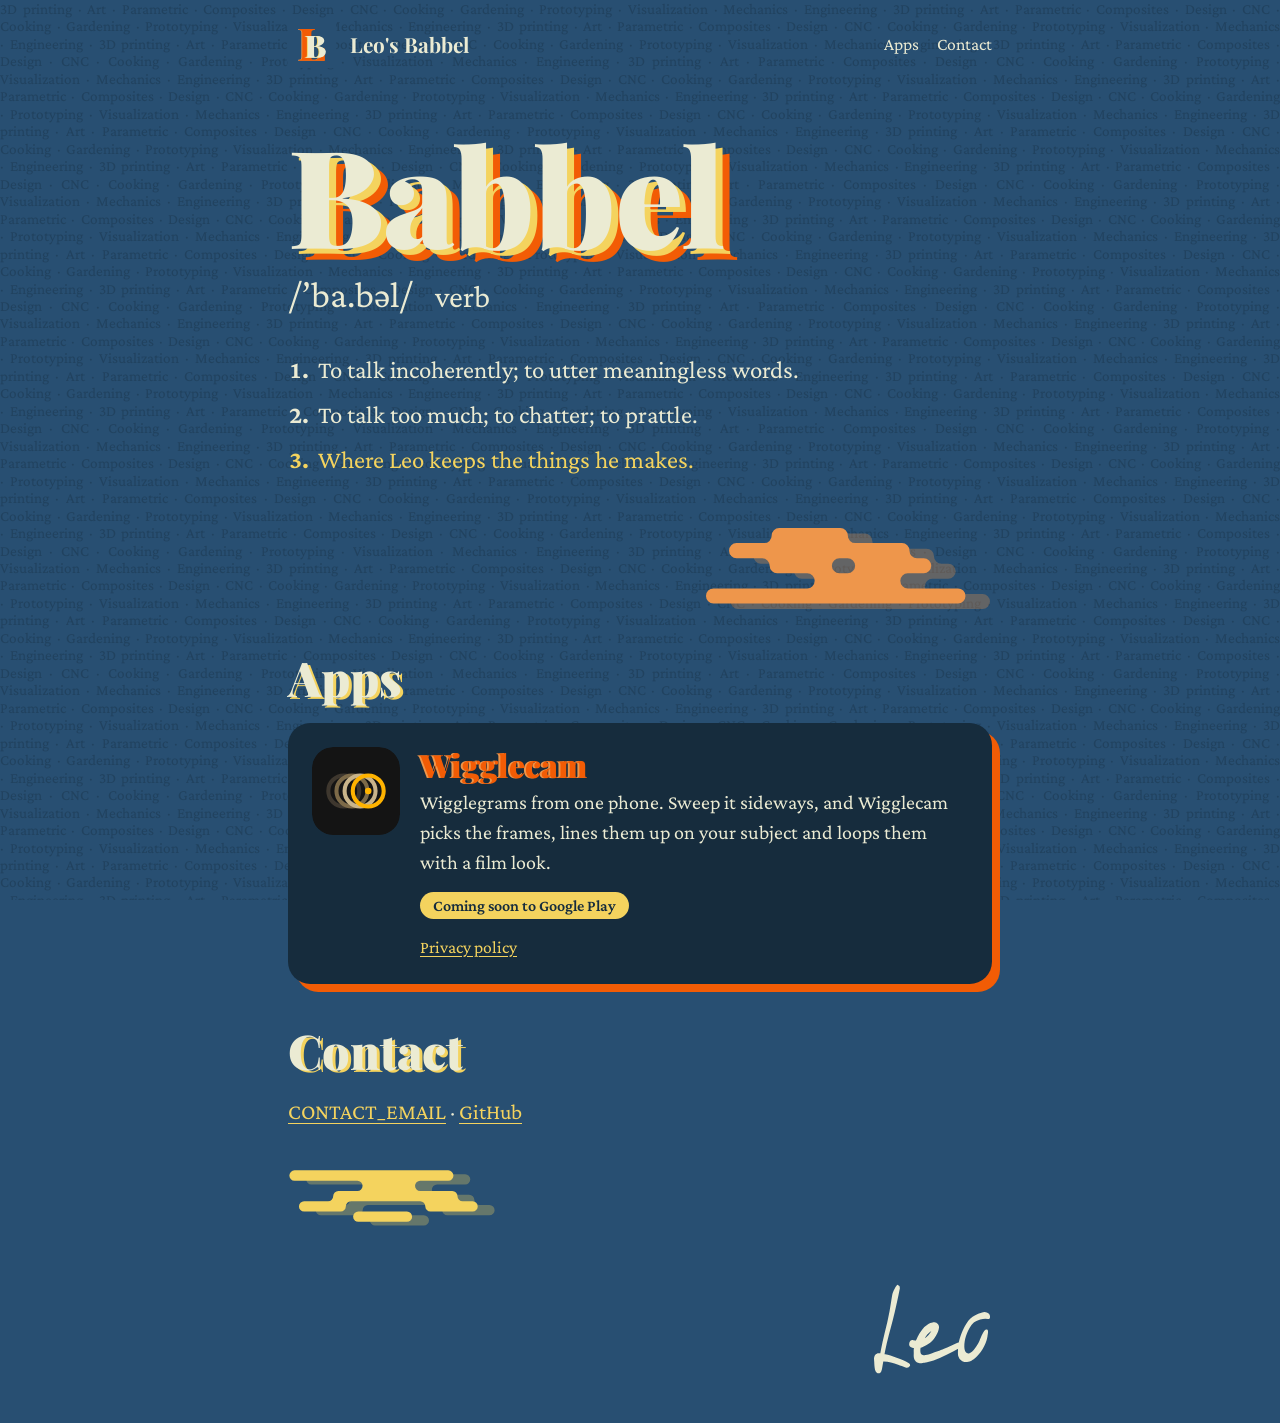
==== index.html @ 3c8ba2af "Site: apps, contact and Wigglecam's privacy policy in the Babbel style Co-Authored-By: Claude Opus 5" ====
<!doctype html>
<html lang="en">
<head>
  <meta charset="utf-8">
  <meta name="viewport" content="width=device-width, initial-scale=1">
  <title>Leo's Babbel</title>
  <meta name="description" content="Apps by Leo, and how to reach him.">
  <link rel="icon" href="assets/logo.svg" type="image/svg+xml">
  <link rel="preconnect" href="https://fonts.googleapis.com">
  <link rel="preconnect" href="https://fonts.gstatic.com" crossorigin>
  <link href="https://fonts.googleapis.com/css2?family=Crimson+Pro:ital,wght@0,400;0,600;1,400&family=Playfair+Display:wght@700;900&display=swap" rel="stylesheet">
  <link rel="stylesheet" href="assets/site.css">
</head>
<body>
  <div class="texture" aria-hidden="true"></div>
  <div class="page">
    <header class="top">
      <img src="assets/logo.svg" alt="">
      <a class="name" href="./">Leo's Babbel</a>
      <nav aria-label="Sections"><a href="#apps">Apps</a><a href="#contact">Contact</a></nav>
    </header>

    <main>
      <section class="entry" aria-label="Babbel">
        <h1 class="word">Babbel</h1>
        <p class="pron">/’ba.bəl/ <em>verb</em></p>
        <ol class="defs">
          <li>To talk incoherently; to utter meaningless words.</li>
          <li>To talk too much; to chatter; to prattle.</li>
          <li class="mine">Where Leo keeps the things he makes.</li>
        </ol>
      </section>

      <img class="cloud right" src="assets/clouds/peach.svg" alt="">

      <section id="apps">
        <h2>Apps</h2>
        <article class="app">
          <img src="assets/wigglecam-icon.svg" alt="Wigglecam icon">
          <div>
            <h3>Wigglecam</h3>
            <p>Wigglegrams from one phone. Sweep it sideways, and Wigglecam picks the frames, lines them up on your subject and loops them with a film look.</p>
            <span class="status">Coming soon to Google Play</span>
            <ul class="links">
              <li><a href="wigglecam/privacy/">Privacy policy</a></li>
            </ul>
          </div>
        </article>
      </section>

      <section id="contact" class="contact">
        <h2>Contact</h2>
        <p><a href="mailto:CONTACT_EMAIL">CONTACT_EMAIL</a> · <a href="https://github.com/LxO96">GitHub</a></p>
      </section>

      <img class="cloud left" src="assets/clouds/yellow.svg" alt="">
    </main>

    <footer><img src="assets/signature.svg" alt="Leo"></footer>
  </div>
  <script src="assets/texture.js"></script>
</body>
</html>
---- assets/site.css ----
:root {
  --navy: #284f72;
  --navy-deep: #162c3d;
  --cream: #ebebd3;
  --cream-dim: #b7b6a7;
  --yellow: #f4d35e;
  --peach: #ee964b;
  --orange: #f25c05;
  --rust: #bc4206;
  --display: "Playfair Display", "Bodoni MT", Didot, Georgia, serif;
  --body: "Crimson Pro", "Times New Roman", Times, serif;
}

* { box-sizing: border-box; }

html { background: var(--navy); }

body {
  margin: 0;
  min-height: 100vh;
  background: var(--navy);
  color: var(--cream);
  font: 400 1.25rem/1.5 var(--body);
  -webkit-font-smoothing: antialiased;
  overflow-x: hidden;
}

/* The faint wall of words behind everything, as in the definition panel. */
.texture {
  position: fixed;
  inset: 0;
  z-index: 0;
  overflow: hidden;
  pointer-events: none;
  user-select: none;
  color: var(--navy-deep);
  opacity: 0.35;
  font: 400 0.95rem/1.15 var(--body);
  word-spacing: 0.15em;
  text-align: justify;
}

.page {
  position: relative;
  z-index: 1;
  max-width: 46rem;
  margin: 0 auto;
  padding: 0 16px 3rem;
}

a { color: var(--yellow); text-decoration-thickness: 1px; text-underline-offset: 0.18em; }
a:hover { color: var(--peach); }

/* Header */
.top {
  display: flex;
  align-items: center;
  gap: 0.9rem;
  padding: 1.25rem 0;
}
.top img { width: 3rem; height: 3rem; display: block; }
.top .name {
  font: 700 1.3rem/1 var(--display);
  color: var(--cream);
  text-decoration: none;
  margin-right: auto;
  white-space: nowrap;
}
.top nav { display: flex; gap: 1.1rem; font-size: 1.1rem; }
.top nav a { color: var(--cream); text-decoration: none; }
.top nav a:hover { color: var(--yellow); }

/* The dictionary entry */
.entry { padding: 2.5rem 0 1rem; }
.word {
  margin: 0;
  font: 900 clamp(4rem, 17vw, 8.5rem)/0.95 var(--display);
  letter-spacing: -0.01em;
  color: var(--cream);
  text-shadow: 0.05em 0.04em 0 var(--yellow), 0.1em 0.08em 0 var(--orange);
}
.pron {
  margin: 0.6rem 0 1.8rem;
  font-size: clamp(1.6rem, 5vw, 2.3rem);
}
.pron em { font-style: normal; margin-left: 0.5em; font-size: 0.85em; }
.defs { margin: 0; padding: 0 0 0 1.6rem; font-size: clamp(1.25rem, 3.6vw, 1.55rem); }
.defs li { padding-left: 0.3rem; margin-bottom: 0.5rem; }
.defs li::marker { font-weight: 700; }
.defs .mine { color: var(--yellow); }

/* Clouds, borrowed from the palette panel */
.cloud { display: block; height: auto; }
.cloud.right { margin: 1.5rem 0 1.5rem auto; width: min(18rem, 60%); }
.cloud.left { margin: 2.5rem auto 0 0; width: min(13rem, 45%); }

/* Sections */
h2 {
  font: 900 clamp(2.2rem, 7vw, 3rem)/1.1 var(--display);
  margin: 2.5rem 0 1.2rem;
  color: var(--cream);
  text-shadow: 0.06em 0.05em 0 var(--yellow);
}

.app {
  display: grid;
  grid-template-columns: 5.5rem 1fr;
  gap: 1.25rem;
  align-items: start;
  padding: 1.5rem;
  background: var(--navy-deep);
  border-radius: 1.4rem;
  box-shadow: 0.5rem 0.5rem 0 var(--orange);
}
.app img { width: 5.5rem; height: 5.5rem; display: block; border-radius: 1.3rem; }
.app h3 {
  margin: 0 0 0.3rem;
  font: 900 2rem/1.1 var(--display);
  color: var(--orange);
  text-shadow: -0.05em 0 0 var(--peach);
}
.app p { margin: 0 0 0.75rem; }
.status {
  display: inline-block;
  padding: 0.1rem 0.8rem;
  border-radius: 999px;
  background: var(--yellow);
  color: var(--navy-deep);
  font-weight: 600;
  font-size: 1rem;
}
.links { list-style: none; padding: 0; margin: 0.9rem 0 0; display: flex; flex-wrap: wrap; gap: 1.2rem; font-size: 1.1rem; }

@media (max-width: 30rem) {
  .app { grid-template-columns: 1fr; box-shadow: 0.35rem 0.35rem 0 var(--orange); }
  .app img { width: 4.5rem; height: 4.5rem; }
}

.contact p { margin: 0; font-size: 1.35rem; }

footer {
  margin-top: 3.5rem;
  display: flex;
  justify-content: flex-end;
}
footer img { width: 7.5rem; height: auto; }

/* The privacy policy */
.policy h1 {
  font: 900 clamp(2.4rem, 8vw, 3.6rem)/1.05 var(--display);
  margin: 2rem 0 0.4rem;
  text-shadow: 0.05em 0.04em 0 var(--yellow), 0.1em 0.08em 0 var(--orange);
}
.policy .date { color: var(--cream-dim); margin: 0 0 2rem; }
.policy h2 { font-size: clamp(1.6rem, 5vw, 2rem); margin: 2.2rem 0 0.6rem; }
.policy p, .policy li { max-width: 40rem; }
.policy ul { padding-left: 1.3rem; }
.policy li { margin-bottom: 0.4rem; }
.policy strong { color: var(--yellow); font-weight: 600; }
.summary {
  background: var(--navy-deep);
  border-left: 0.4rem solid var(--orange);
  border-radius: 0 1rem 1rem 0;
  padding: 1rem 1.3rem;
  margin: 0 0 1rem;
}
.summary p { margin: 0; }
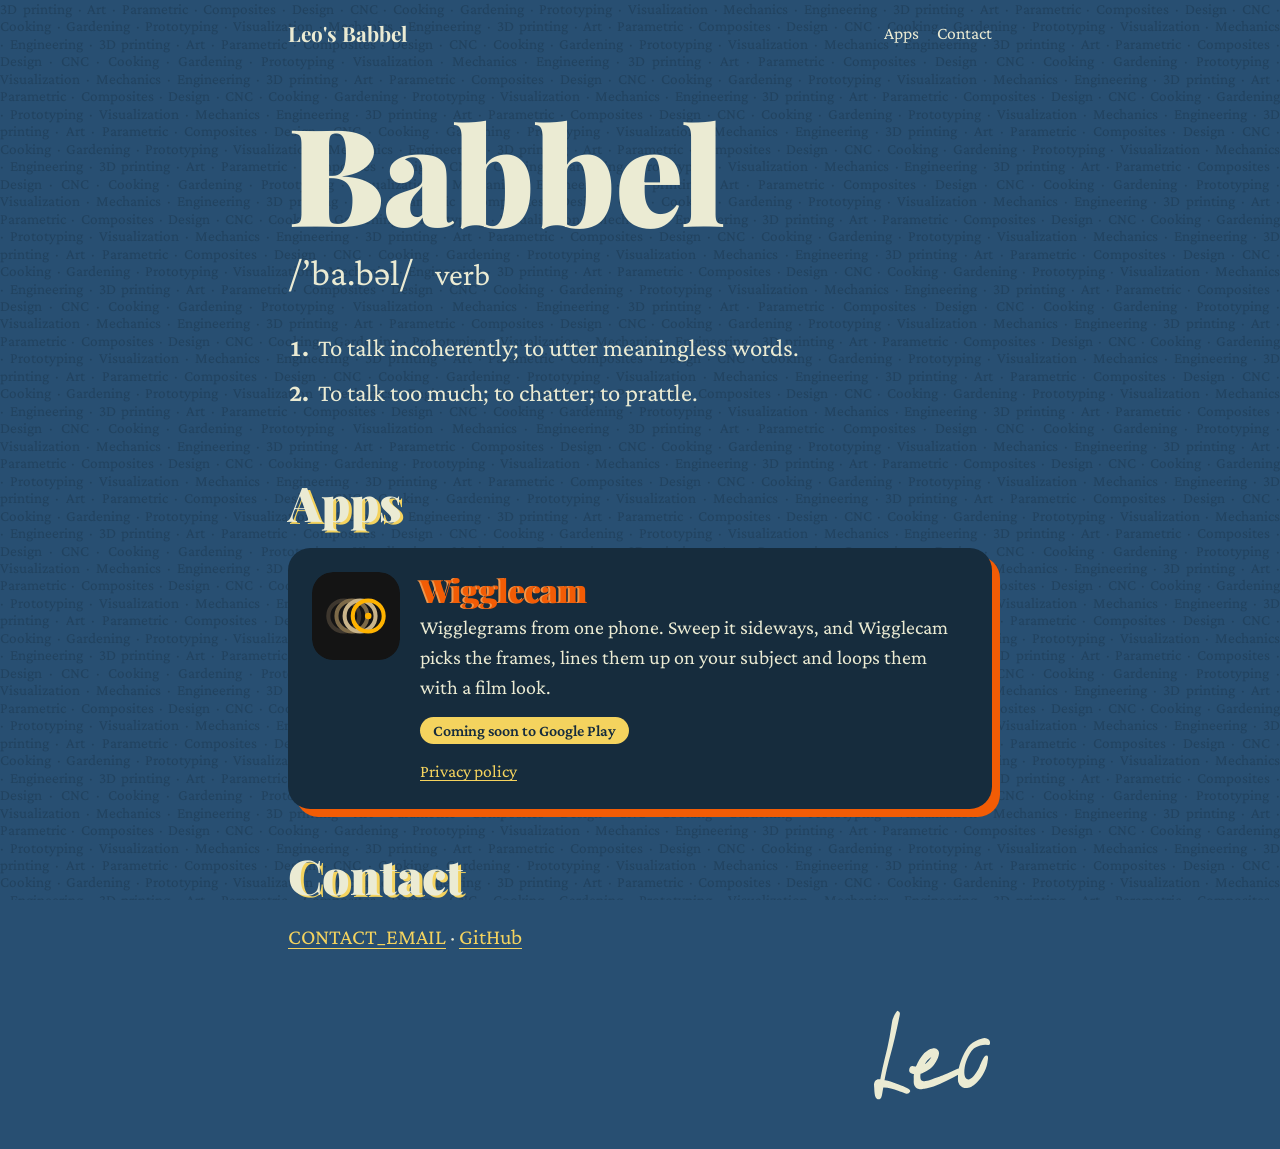
==== commit 8cf4ba96: "Simpler: plain cream title, LB only as the favicon, no clouds on the pages The clouds stay in assets" ====
--- a/index.html
+++ b/index.html
@@ -15,7 +15,6 @@
   <div class="texture" aria-hidden="true"></div>
   <div class="page">
     <header class="top">
-      <img src="assets/logo.svg" alt="">
       <a class="name" href="./">Leo's Babbel</a>
       <nav aria-label="Sections"><a href="#apps">Apps</a><a href="#contact">Contact</a></nav>
     </header>
@@ -27,11 +26,8 @@
         <ol class="defs">
           <li>To talk incoherently; to utter meaningless words.</li>
           <li>To talk too much; to chatter; to prattle.</li>
-          <li class="mine">Where Leo keeps the things he makes.</li>
         </ol>
       </section>
-
-      <img class="cloud right" src="assets/clouds/peach.svg" alt="">
 
       <section id="apps">
         <h2>Apps</h2>
@@ -52,8 +48,6 @@
         <h2>Contact</h2>
         <p><a href="mailto:CONTACT_EMAIL">CONTACT_EMAIL</a> · <a href="https://github.com/LxO96">GitHub</a></p>
       </section>
-
-      <img class="cloud left" src="assets/clouds/yellow.svg" alt="">
     </main>
 
     <footer><img src="assets/signature.svg" alt="Leo"></footer>
--- a/assets/site.css
+++ b/assets/site.css
@@ -58,7 +58,6 @@
   gap: 0.9rem;
   padding: 1.25rem 0;
 }
-.top img { width: 3rem; height: 3rem; display: block; }
 .top .name {
   font: 700 1.3rem/1 var(--display);
   color: var(--cream);
@@ -77,7 +76,6 @@
   font: 900 clamp(4rem, 17vw, 8.5rem)/0.95 var(--display);
   letter-spacing: -0.01em;
   color: var(--cream);
-  text-shadow: 0.05em 0.04em 0 var(--yellow), 0.1em 0.08em 0 var(--orange);
 }
 .pron {
   margin: 0.6rem 0 1.8rem;
@@ -87,12 +85,6 @@
 .defs { margin: 0; padding: 0 0 0 1.6rem; font-size: clamp(1.25rem, 3.6vw, 1.55rem); }
 .defs li { padding-left: 0.3rem; margin-bottom: 0.5rem; }
 .defs li::marker { font-weight: 700; }
-.defs .mine { color: var(--yellow); }
-
-/* Clouds, borrowed from the palette panel */
-.cloud { display: block; height: auto; }
-.cloud.right { margin: 1.5rem 0 1.5rem auto; width: min(18rem, 60%); }
-.cloud.left { margin: 2.5rem auto 0 0; width: min(13rem, 45%); }
 
 /* Sections */
 h2 {
@@ -149,7 +141,6 @@
 .policy h1 {
   font: 900 clamp(2.4rem, 8vw, 3.6rem)/1.05 var(--display);
   margin: 2rem 0 0.4rem;
-  text-shadow: 0.05em 0.04em 0 var(--yellow), 0.1em 0.08em 0 var(--orange);
 }
 .policy .date { color: var(--cream-dim); margin: 0 0 2rem; }
 .policy h2 { font-size: clamp(1.6rem, 5vw, 2rem); margin: 2.2rem 0 0.6rem; }
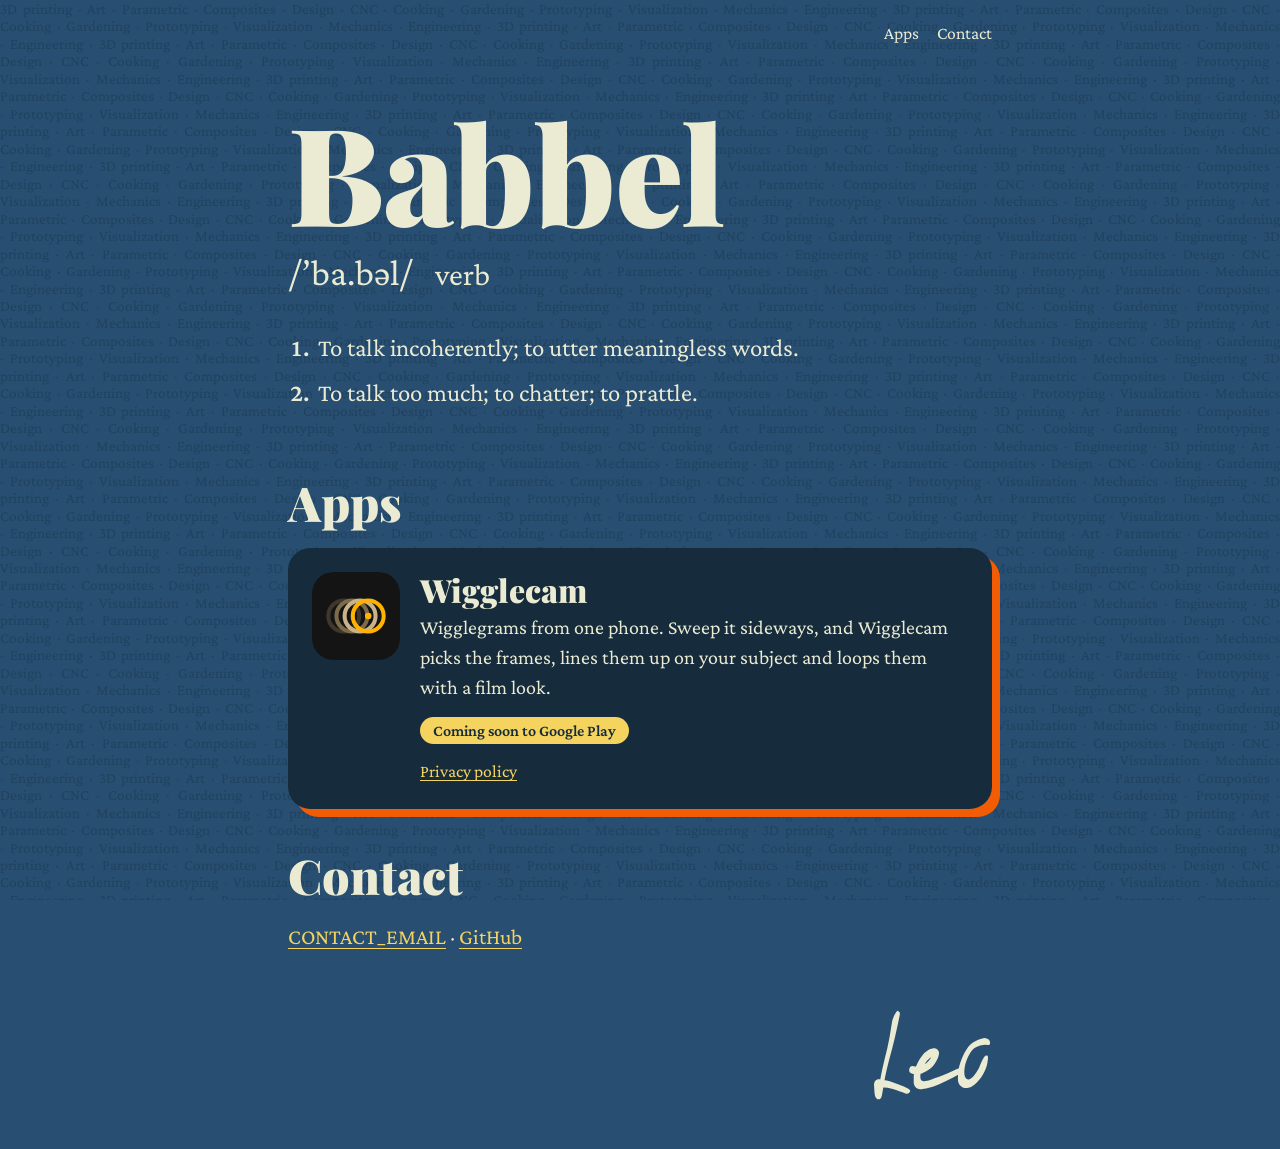
==== commit 56bde82a: "No site name in the header, cream headings throughout, fonts served from the site Playfair Display a" ====
--- a/index.html
+++ b/index.html
@@ -6,16 +6,13 @@
   <title>Leo's Babbel</title>
   <meta name="description" content="Apps by Leo, and how to reach him.">
   <link rel="icon" href="assets/logo.svg" type="image/svg+xml">
-  <link rel="preconnect" href="https://fonts.googleapis.com">
-  <link rel="preconnect" href="https://fonts.gstatic.com" crossorigin>
-  <link href="https://fonts.googleapis.com/css2?family=Crimson+Pro:ital,wght@0,400;0,600;1,400&family=Playfair+Display:wght@700;900&display=swap" rel="stylesheet">
+  <link rel="stylesheet" href="assets/fonts.css">
   <link rel="stylesheet" href="assets/site.css">
 </head>
 <body>
   <div class="texture" aria-hidden="true"></div>
   <div class="page">
     <header class="top">
-      <a class="name" href="./">Leo's Babbel</a>
       <nav aria-label="Sections"><a href="#apps">Apps</a><a href="#contact">Contact</a></nav>
     </header>
 
--- a/assets/fonts.css
+++ b/assets/fonts.css
@@ -0,0 +1,72 @@
+/* Playfair Display and Crimson Pro, served from this site. Both under the SIL Open Font License 1.1: see fonts/OFL-*.txt. */
+@font-face {
+  font-family: "Crimson Pro";
+  font-style: italic;
+  font-weight: 400;
+  font-display: swap;
+  src: url("fonts/CrimsonPro-italic-latin-ext.woff2") format("woff2");
+  unicode-range: U+0100-02BA, U+02BD-02C5, U+02C7-02CC, U+02CE-02D7, U+02DD-02FF, U+0304, U+0308, U+0329, U+1D00-1DBF, U+1E00-1E9F, U+1EF2-1EFF, U+2020, U+20A0-20AB, U+20AD-20C4, U+2113, U+2C60-2C7F, U+A720-A7FF;
+}
+
+@font-face {
+  font-family: "Crimson Pro";
+  font-style: italic;
+  font-weight: 400;
+  font-display: swap;
+  src: url("fonts/CrimsonPro-italic-latin.woff2") format("woff2");
+  unicode-range: U+0000-00FF, U+0131, U+0152-0153, U+02BB-02BC, U+02C6, U+02DA, U+02DC, U+0304, U+0308, U+0329, U+2000-206F, U+20AC, U+2122, U+2191, U+2193, U+2212, U+2215, U+FEFF, U+FFFD;
+}
+
+@font-face {
+  font-family: "Crimson Pro";
+  font-style: normal;
+  font-weight: 400;
+  font-display: swap;
+  src: url("fonts/CrimsonPro-normal-latin-ext.woff2") format("woff2");
+  unicode-range: U+0100-02BA, U+02BD-02C5, U+02C7-02CC, U+02CE-02D7, U+02DD-02FF, U+0304, U+0308, U+0329, U+1D00-1DBF, U+1E00-1E9F, U+1EF2-1EFF, U+2020, U+20A0-20AB, U+20AD-20C4, U+2113, U+2C60-2C7F, U+A720-A7FF;
+}
+
+@font-face {
+  font-family: "Crimson Pro";
+  font-style: normal;
+  font-weight: 400;
+  font-display: swap;
+  src: url("fonts/CrimsonPro-normal-latin.woff2") format("woff2");
+  unicode-range: U+0000-00FF, U+0131, U+0152-0153, U+02BB-02BC, U+02C6, U+02DA, U+02DC, U+0304, U+0308, U+0329, U+2000-206F, U+20AC, U+2122, U+2191, U+2193, U+2212, U+2215, U+FEFF, U+FFFD;
+}
+
+@font-face {
+  font-family: "Crimson Pro";
+  font-style: normal;
+  font-weight: 600;
+  font-display: swap;
+  src: url("fonts/CrimsonPro-normal-latin-ext.woff2") format("woff2");
+  unicode-range: U+0100-02BA, U+02BD-02C5, U+02C7-02CC, U+02CE-02D7, U+02DD-02FF, U+0304, U+0308, U+0329, U+1D00-1DBF, U+1E00-1E9F, U+1EF2-1EFF, U+2020, U+20A0-20AB, U+20AD-20C4, U+2113, U+2C60-2C7F, U+A720-A7FF;
+}
+
+@font-face {
+  font-family: "Crimson Pro";
+  font-style: normal;
+  font-weight: 600;
+  font-display: swap;
+  src: url("fonts/CrimsonPro-normal-latin.woff2") format("woff2");
+  unicode-range: U+0000-00FF, U+0131, U+0152-0153, U+02BB-02BC, U+02C6, U+02DA, U+02DC, U+0304, U+0308, U+0329, U+2000-206F, U+20AC, U+2122, U+2191, U+2193, U+2212, U+2215, U+FEFF, U+FFFD;
+}
+
+@font-face {
+  font-family: "Playfair Display";
+  font-style: normal;
+  font-weight: 900;
+  font-display: swap;
+  src: url("fonts/PlayfairDisplay-normal-latin-ext.woff2") format("woff2");
+  unicode-range: U+0100-02BA, U+02BD-02C5, U+02C7-02CC, U+02CE-02D7, U+02DD-02FF, U+0304, U+0308, U+0329, U+1D00-1DBF, U+1E00-1E9F, U+1EF2-1EFF, U+2020, U+20A0-20AB, U+20AD-20C4, U+2113, U+2C60-2C7F, U+A720-A7FF;
+}
+
+@font-face {
+  font-family: "Playfair Display";
+  font-style: normal;
+  font-weight: 900;
+  font-display: swap;
+  src: url("fonts/PlayfairDisplay-normal-latin.woff2") format("woff2");
+  unicode-range: U+0000-00FF, U+0131, U+0152-0153, U+02BB-02BC, U+02C6, U+02DA, U+02DC, U+0304, U+0308, U+0329, U+2000-206F, U+20AC, U+2122, U+2191, U+2193, U+2212, U+2215, U+FEFF, U+FFFD;
+}
--- a/assets/site.css
+++ b/assets/site.css
@@ -54,16 +54,8 @@
 /* Header */
 .top {
   display: flex;
-  align-items: center;
-  gap: 0.9rem;
+  justify-content: flex-end;
   padding: 1.25rem 0;
-}
-.top .name {
-  font: 700 1.3rem/1 var(--display);
-  color: var(--cream);
-  text-decoration: none;
-  margin-right: auto;
-  white-space: nowrap;
 }
 .top nav { display: flex; gap: 1.1rem; font-size: 1.1rem; }
 .top nav a { color: var(--cream); text-decoration: none; }
@@ -91,7 +83,6 @@
   font: 900 clamp(2.2rem, 7vw, 3rem)/1.1 var(--display);
   margin: 2.5rem 0 1.2rem;
   color: var(--cream);
-  text-shadow: 0.06em 0.05em 0 var(--yellow);
 }
 
 .app {
@@ -108,8 +99,7 @@
 .app h3 {
   margin: 0 0 0.3rem;
   font: 900 2rem/1.1 var(--display);
-  color: var(--orange);
-  text-shadow: -0.05em 0 0 var(--peach);
+  color: var(--cream);
 }
 .app p { margin: 0 0 0.75rem; }
 .status {
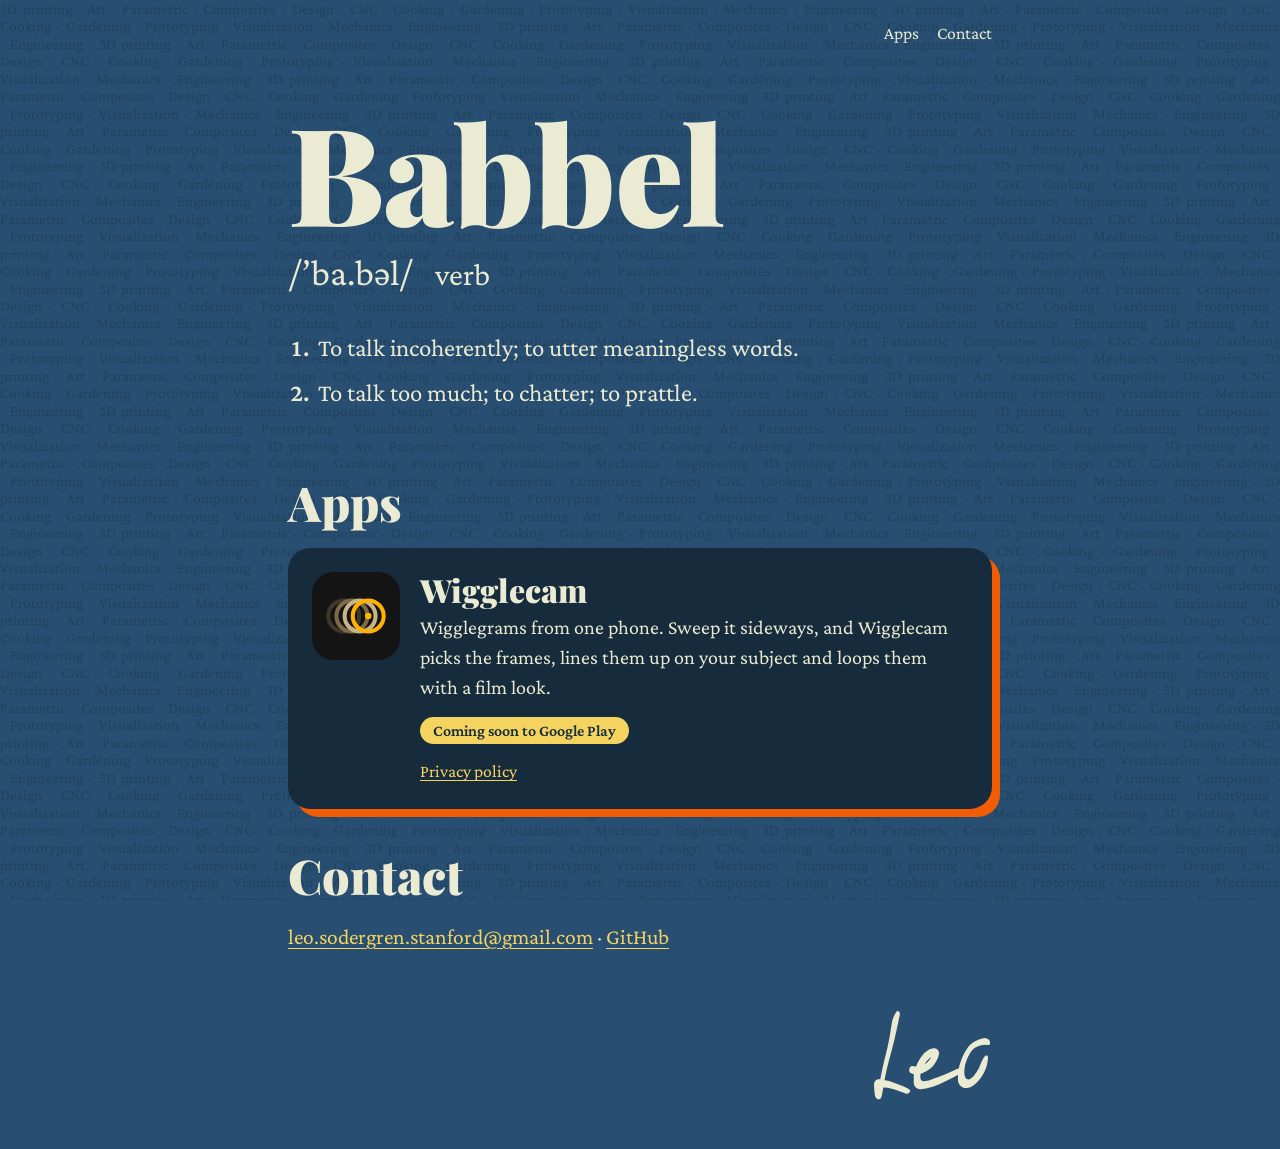
==== commit 154d8194: "Contact email Co-Authored-By: Claude Opus 5.5 <noreply@anthropic.com>" ====
--- a/index.html
+++ b/index.html
@@ -43,7 +43,7 @@
 
       <section id="contact" class="contact">
         <h2>Contact</h2>
-        <p><a href="mailto:CONTACT_EMAIL">CONTACT_EMAIL</a> · <a href="https://github.com/LxO96">GitHub</a></p>
+        <p><a href="mailto:leo.sodergren.stanford@gmail.com">leo.sodergren.stanford@gmail.com</a> · <a href="https://github.com/LxO96">GitHub</a></p>
       </section>
     </main>
 
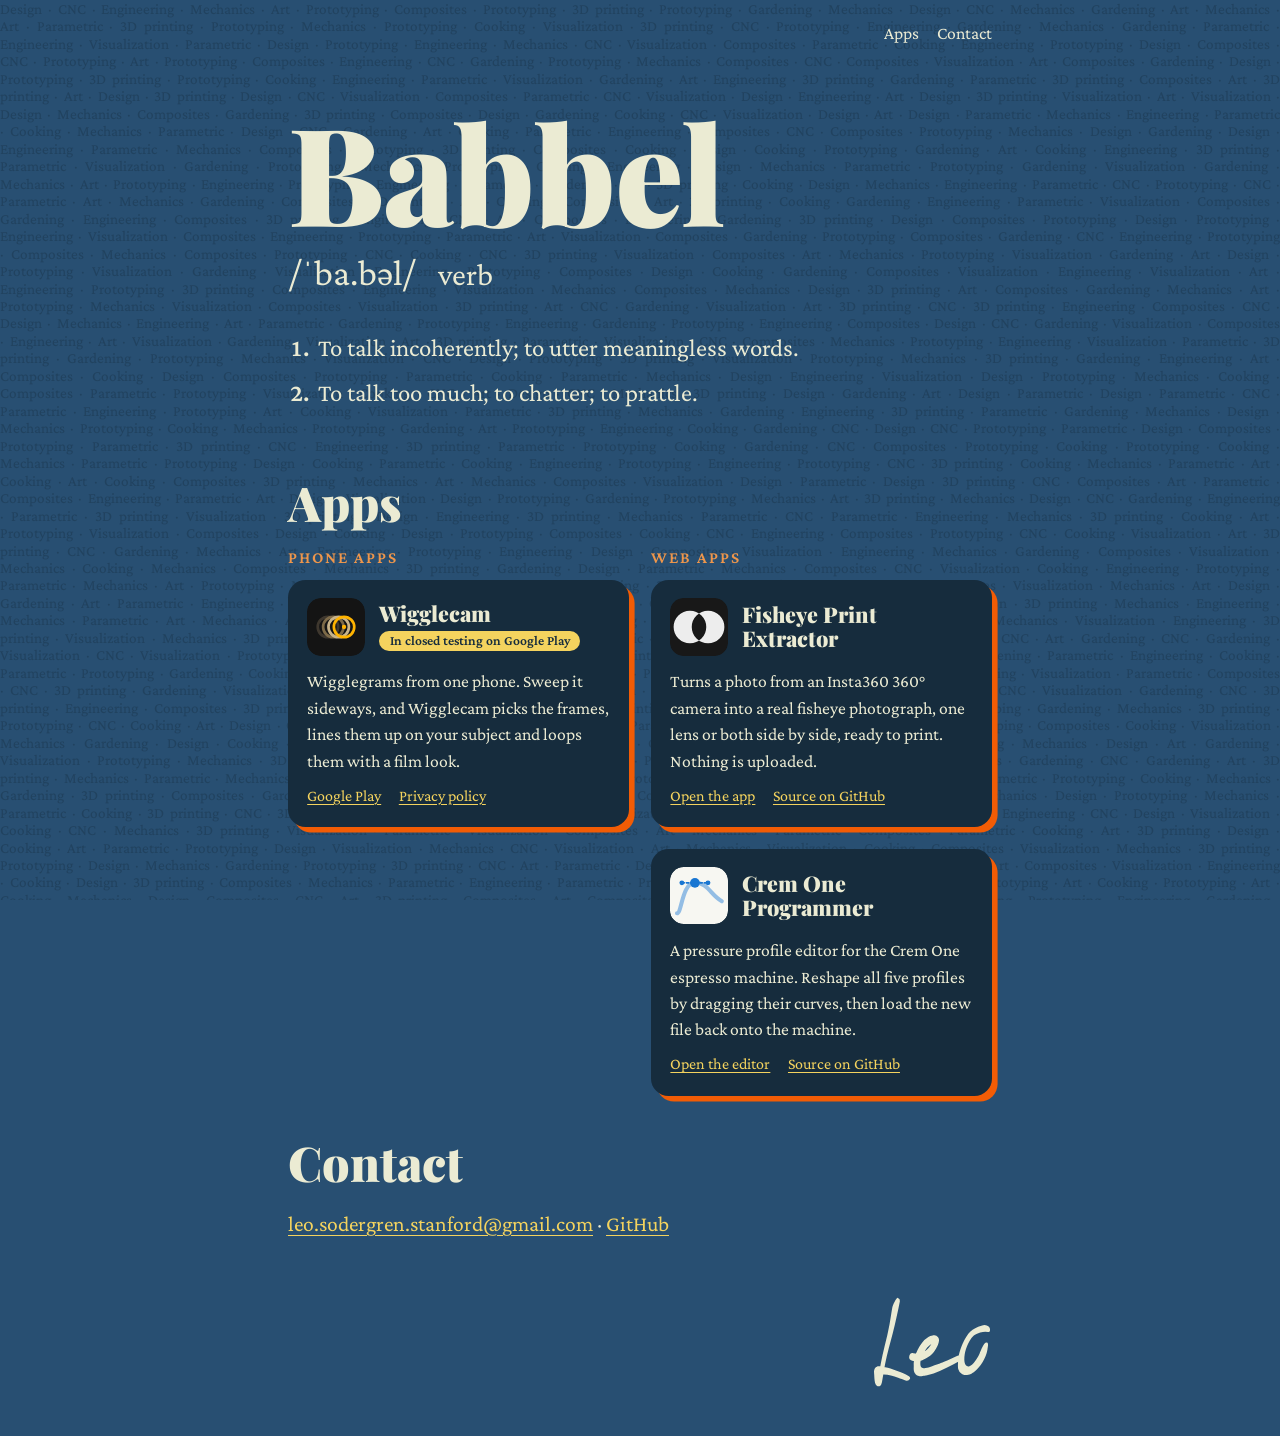
==== commit 0cbde07a: "Added other Photo360 and OneProgrammer to the site" ====
--- a/index.html
+++ b/index.html
@@ -5,6 +5,17 @@
   <meta name="viewport" content="width=device-width, initial-scale=1">
   <title>Leo's Babbel</title>
   <meta name="description" content="Apps by Leo, and how to reach him.">
+  <meta name="theme-color" content="#284f72">
+  <meta property="og:type" content="website">
+  <meta property="og:site_name" content="Leo's Babbel">
+  <meta property="og:title" content="Leo's Babbel">
+  <meta property="og:description" content="Apps by Leo, and how to reach him.">
+  <meta property="og:url" content="https://lxo96.github.io/Leos_babbel/">
+  <meta property="og:image" content="https://lxo96.github.io/Leos_babbel/assets/share.png">
+  <meta property="og:image:width" content="1200">
+  <meta property="og:image:height" content="630">
+  <meta property="og:image:alt" content="The LB logo beside the word Babbel">
+  <meta name="twitter:card" content="summary_large_image">
   <link rel="icon" href="assets/logo.svg" type="image/svg+xml">
   <link rel="stylesheet" href="assets/fonts.css">
   <link rel="stylesheet" href="assets/site.css">
@@ -19,7 +30,7 @@
     <main>
       <section class="entry" aria-label="Babbel">
         <h1 class="word">Babbel</h1>
-        <p class="pron">/’ba.bəl/ <em>verb</em></p>
+        <p class="pron">/<span class="stress">ˈ</span>ba.bəl/ <em>verb</em></p>
         <ol class="defs">
           <li>To talk incoherently; to utter meaningless words.</li>
           <li>To talk too much; to chatter; to prattle.</li>
@@ -28,17 +39,58 @@
 
       <section id="apps">
         <h2>Apps</h2>
-        <article class="app">
-          <img src="assets/wigglecam-icon.svg" alt="Wigglecam icon">
+        <div class="groups">
           <div>
-            <h3>Wigglecam</h3>
-            <p>Wigglegrams from one phone. Sweep it sideways, and Wigglecam picks the frames, lines them up on your subject and loops them with a film look.</p>
-            <span class="status">Coming soon to Google Play</span>
-            <ul class="links">
-              <li><a href="wigglecam/privacy/">Privacy policy</a></li>
-            </ul>
+            <h3 class="kind">Phone apps</h3>
+            <div class="apps">
+              <article class="app">
+                <header>
+                  <img src="assets/wigglecam-icon.svg" alt="Wigglecam icon">
+                  <div>
+                    <h4>Wigglecam</h4>
+                    <span class="status">In closed testing on Google Play</span>
+                  </div>
+                </header>
+                <p>Wigglegrams from one phone. Sweep it sideways, and Wigglecam picks the frames, lines them up on your subject and loops them with a film look.</p>
+                <ul class="links">
+                  <li><a href="https://play.google.com/store/apps/details?id=app.wigglecam">Google Play</a></li>
+                  <li><a href="wigglecam/privacy/">Privacy policy</a></li>
+                </ul>
+              </article>
+            </div>
           </div>
-        </article>
+          <div>
+            <h3 class="kind">Web apps</h3>
+            <div class="apps">
+              <article class="app">
+                <header>
+                  <img src="assets/photo360-icon.svg" alt="Fisheye Print Extractor icon">
+                  <div>
+                    <h4>Fisheye Print Extractor</h4>
+                  </div>
+                </header>
+                <p>Turns a photo from an Insta360 360° camera into a real fisheye photograph, one lens or both side by side, ready to print. Nothing is uploaded.</p>
+                <ul class="links">
+                  <li><a href="https://lxo96.github.io/Photo360/">Open the app</a></li>
+                  <li><a href="https://github.com/LxO96/Photo360">Source on GitHub</a></li>
+                </ul>
+              </article>
+              <article class="app">
+                <header>
+                  <img src="assets/one-programmer-icon.svg" alt="Crem One Programmer icon">
+                  <div>
+                    <h4>Crem One Programmer</h4>
+                  </div>
+                </header>
+                <p>A pressure profile editor for the Crem One espresso machine. Reshape all five profiles by dragging their curves, then load the new file back onto the machine.</p>
+                <ul class="links">
+                  <li><a href="https://lxo96.github.io/One-Programmer/">Open the editor</a></li>
+                  <li><a href="https://github.com/LxO96/One-Programmer">Source on GitHub</a></li>
+                </ul>
+              </article>
+            </div>
+          </div>
+        </div>
       </section>
 
       <section id="contact" class="contact">
--- a/assets/fonts.css
+++ b/assets/fonts.css
@@ -1,22 +1,4 @@
 /* Playfair Display and Crimson Pro, served from this site. Both under the SIL Open Font License 1.1: see fonts/OFL-*.txt. */
-@font-face {
-  font-family: "Crimson Pro";
-  font-style: italic;
-  font-weight: 400;
-  font-display: swap;
-  src: url("fonts/CrimsonPro-italic-latin-ext.woff2") format("woff2");
-  unicode-range: U+0100-02BA, U+02BD-02C5, U+02C7-02CC, U+02CE-02D7, U+02DD-02FF, U+0304, U+0308, U+0329, U+1D00-1DBF, U+1E00-1E9F, U+1EF2-1EFF, U+2020, U+20A0-20AB, U+20AD-20C4, U+2113, U+2C60-2C7F, U+A720-A7FF;
-}
-
-@font-face {
-  font-family: "Crimson Pro";
-  font-style: italic;
-  font-weight: 400;
-  font-display: swap;
-  src: url("fonts/CrimsonPro-italic-latin.woff2") format("woff2");
-  unicode-range: U+0000-00FF, U+0131, U+0152-0153, U+02BB-02BC, U+02C6, U+02DA, U+02DC, U+0304, U+0308, U+0329, U+2000-206F, U+20AC, U+2122, U+2191, U+2193, U+2212, U+2215, U+FEFF, U+FFFD;
-}
-
 @font-face {
   font-family: "Crimson Pro";
   font-style: normal;
--- a/assets/site.css
+++ b/assets/site.css
@@ -28,7 +28,12 @@
 /* The faint wall of words behind everything, as in the definition panel. */
 .texture {
   position: fixed;
-  inset: 0;
+  top: 0;
+  left: 0;
+  right: 0;
+  /* The largest the window gets: on phones, with the address bar hidden. */
+  height: 100vh;
+  height: 100lvh;
   z-index: 0;
   overflow: hidden;
   pointer-events: none;
@@ -73,6 +78,8 @@
   margin: 0.6rem 0 1.8rem;
   font-size: clamp(1.6rem, 5vw, 2.3rem);
 }
+/* Crimson Pro spaces the stress mark wide: pull its neighbours in. */
+.pron .stress { margin: 0 -0.14em 0 -0.1em; }
 .pron em { font-style: normal; margin-left: 0.5em; font-size: 0.85em; }
 .defs { margin: 0; padding: 0 0 0 1.6rem; font-size: clamp(1.25rem, 3.6vw, 1.55rem); }
 .defs li { padding-left: 0.3rem; margin-bottom: 0.5rem; }
@@ -85,38 +92,47 @@
   color: var(--cream);
 }
 
+/* Apps, grouped by kind: the groups side by side where there's room, their cards stacked */
+.groups {
+  display: grid;
+  grid-template-columns: repeat(auto-fit, minmax(min(18rem, 100%), 1fr));
+  gap: 1.8rem 1.4rem;
+  align-items: start;
+}
+.kind {
+  margin: 0 0 0.8rem;
+  font: 600 1.05rem/1.2 var(--body);
+  letter-spacing: 0.12em;
+  text-transform: uppercase;
+  color: var(--peach);
+}
+.apps { display: grid; gap: 1.4rem; }
 .app {
-  display: grid;
-  grid-template-columns: 5.5rem 1fr;
-  gap: 1.25rem;
-  align-items: start;
-  padding: 1.5rem;
+  padding: 1.1rem 1.2rem 1.2rem;
   background: var(--navy-deep);
-  border-radius: 1.4rem;
-  box-shadow: 0.5rem 0.5rem 0 var(--orange);
+  border-radius: 1.1rem;
+  box-shadow: 0.35rem 0.35rem 0 var(--orange);
+  font-size: 1.1rem;
 }
-.app img { width: 5.5rem; height: 5.5rem; display: block; border-radius: 1.3rem; }
-.app h3 {
-  margin: 0 0 0.3rem;
-  font: 900 2rem/1.1 var(--display);
+.app header { display: flex; gap: 0.9rem; align-items: center; }
+.app img { width: 3.6rem; height: 3.6rem; flex: none; display: block; border-radius: 0.85rem; }
+.app h4 {
+  margin: 0;
+  font: 900 1.35rem/1.1 var(--display);
   color: var(--cream);
 }
-.app p { margin: 0 0 0.75rem; }
+.app p { margin: 0.8rem 0 0.6rem; }
 .status {
+  margin-top: 0.3rem;
   display: inline-block;
-  padding: 0.1rem 0.8rem;
+  padding: 0 0.65rem;
   border-radius: 999px;
   background: var(--yellow);
   color: var(--navy-deep);
   font-weight: 600;
-  font-size: 1rem;
+  font-size: 0.85rem;
 }
-.links { list-style: none; padding: 0; margin: 0.9rem 0 0; display: flex; flex-wrap: wrap; gap: 1.2rem; font-size: 1.1rem; }
-
-@media (max-width: 30rem) {
-  .app { grid-template-columns: 1fr; box-shadow: 0.35rem 0.35rem 0 var(--orange); }
-  .app img { width: 4.5rem; height: 4.5rem; }
-}
+.links { list-style: none; padding: 0; margin: 0; display: flex; flex-wrap: wrap; gap: 0.3rem 1.1rem; font-size: 1rem; }
 
 .contact p { margin: 0; font-size: 1.35rem; }
 
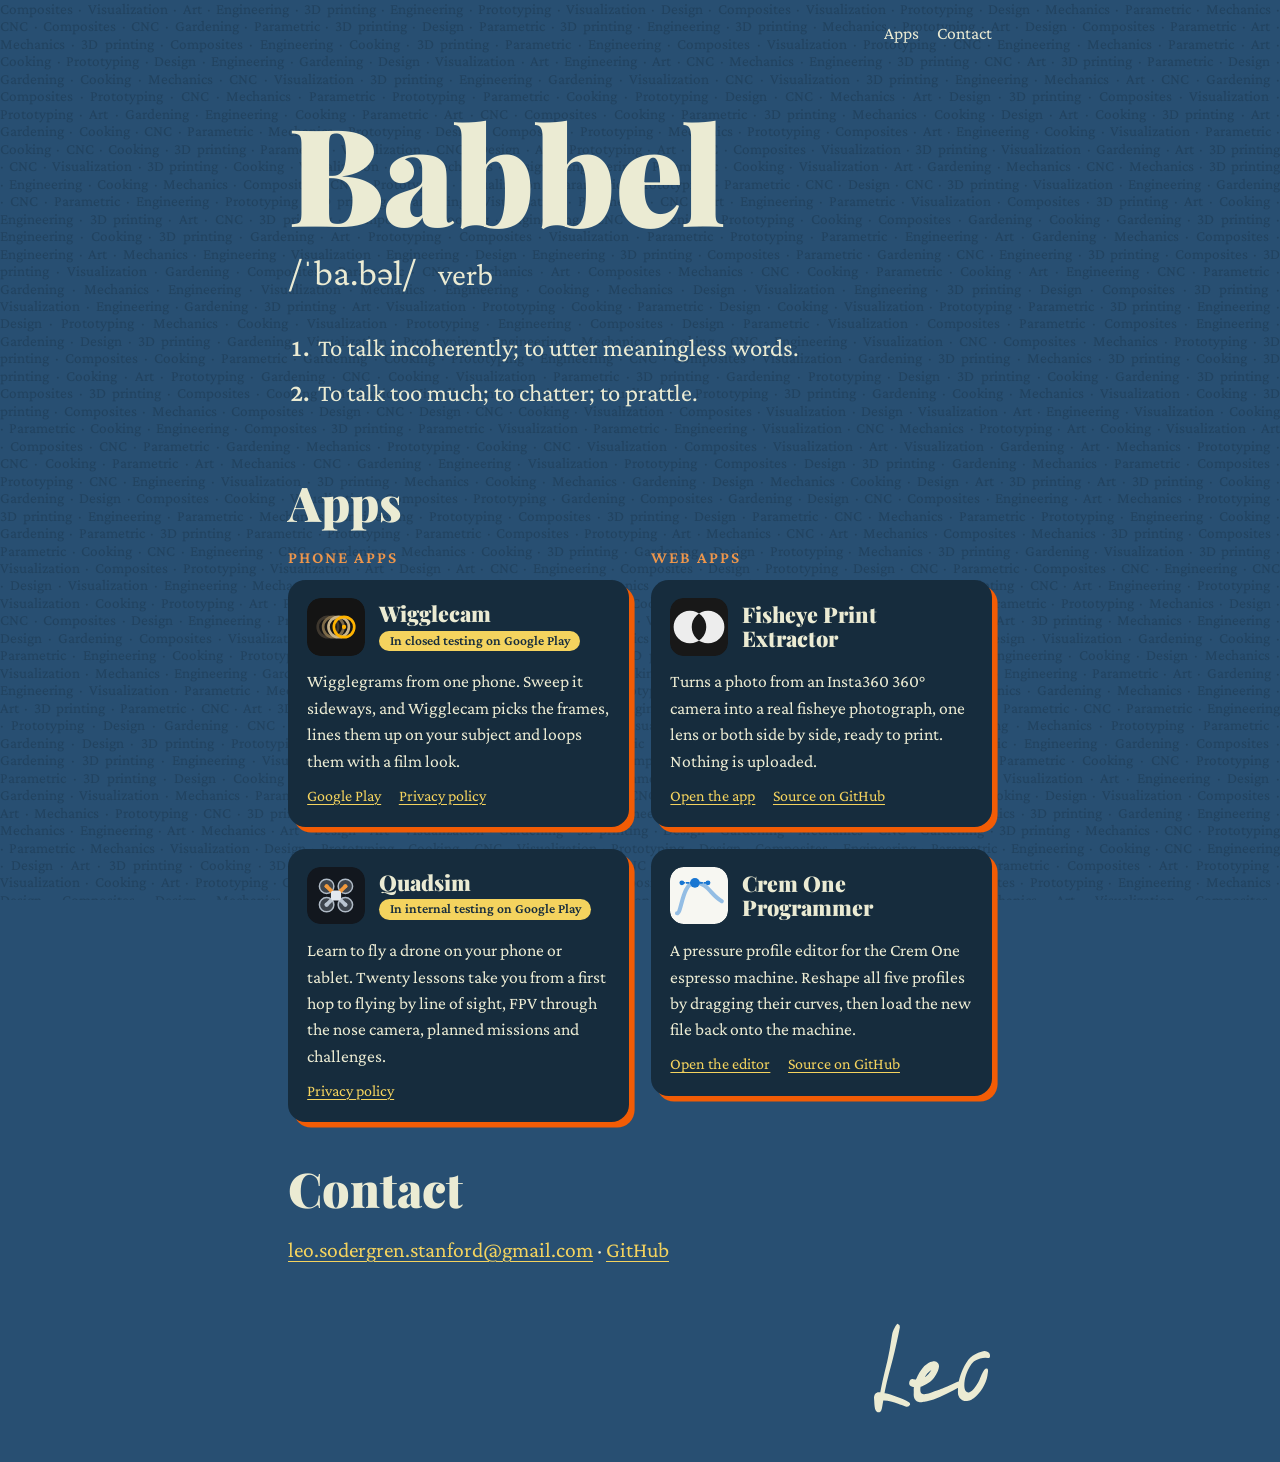
==== commit 75586286: "Added Quadsim and its privacy policy" ====
--- a/index.html
+++ b/index.html
@@ -57,6 +57,19 @@
                   <li><a href="wigglecam/privacy/">Privacy policy</a></li>
                 </ul>
               </article>
+              <article class="app">
+                <header>
+                  <img src="assets/quadsim-icon.svg" alt="Quadsim icon">
+                  <div>
+                    <h4>Quadsim</h4>
+                    <span class="status">In internal testing on Google Play</span>
+                  </div>
+                </header>
+                <p>Learn to fly a drone on your phone or tablet. Twenty lessons take you from a first hop to flying by line of sight, FPV through the nose camera, planned missions and challenges.</p>
+                <ul class="links">
+                  <li><a href="quadsim/privacy/">Privacy policy</a></li>
+                </ul>
+              </article>
             </div>
           </div>
           <div>
